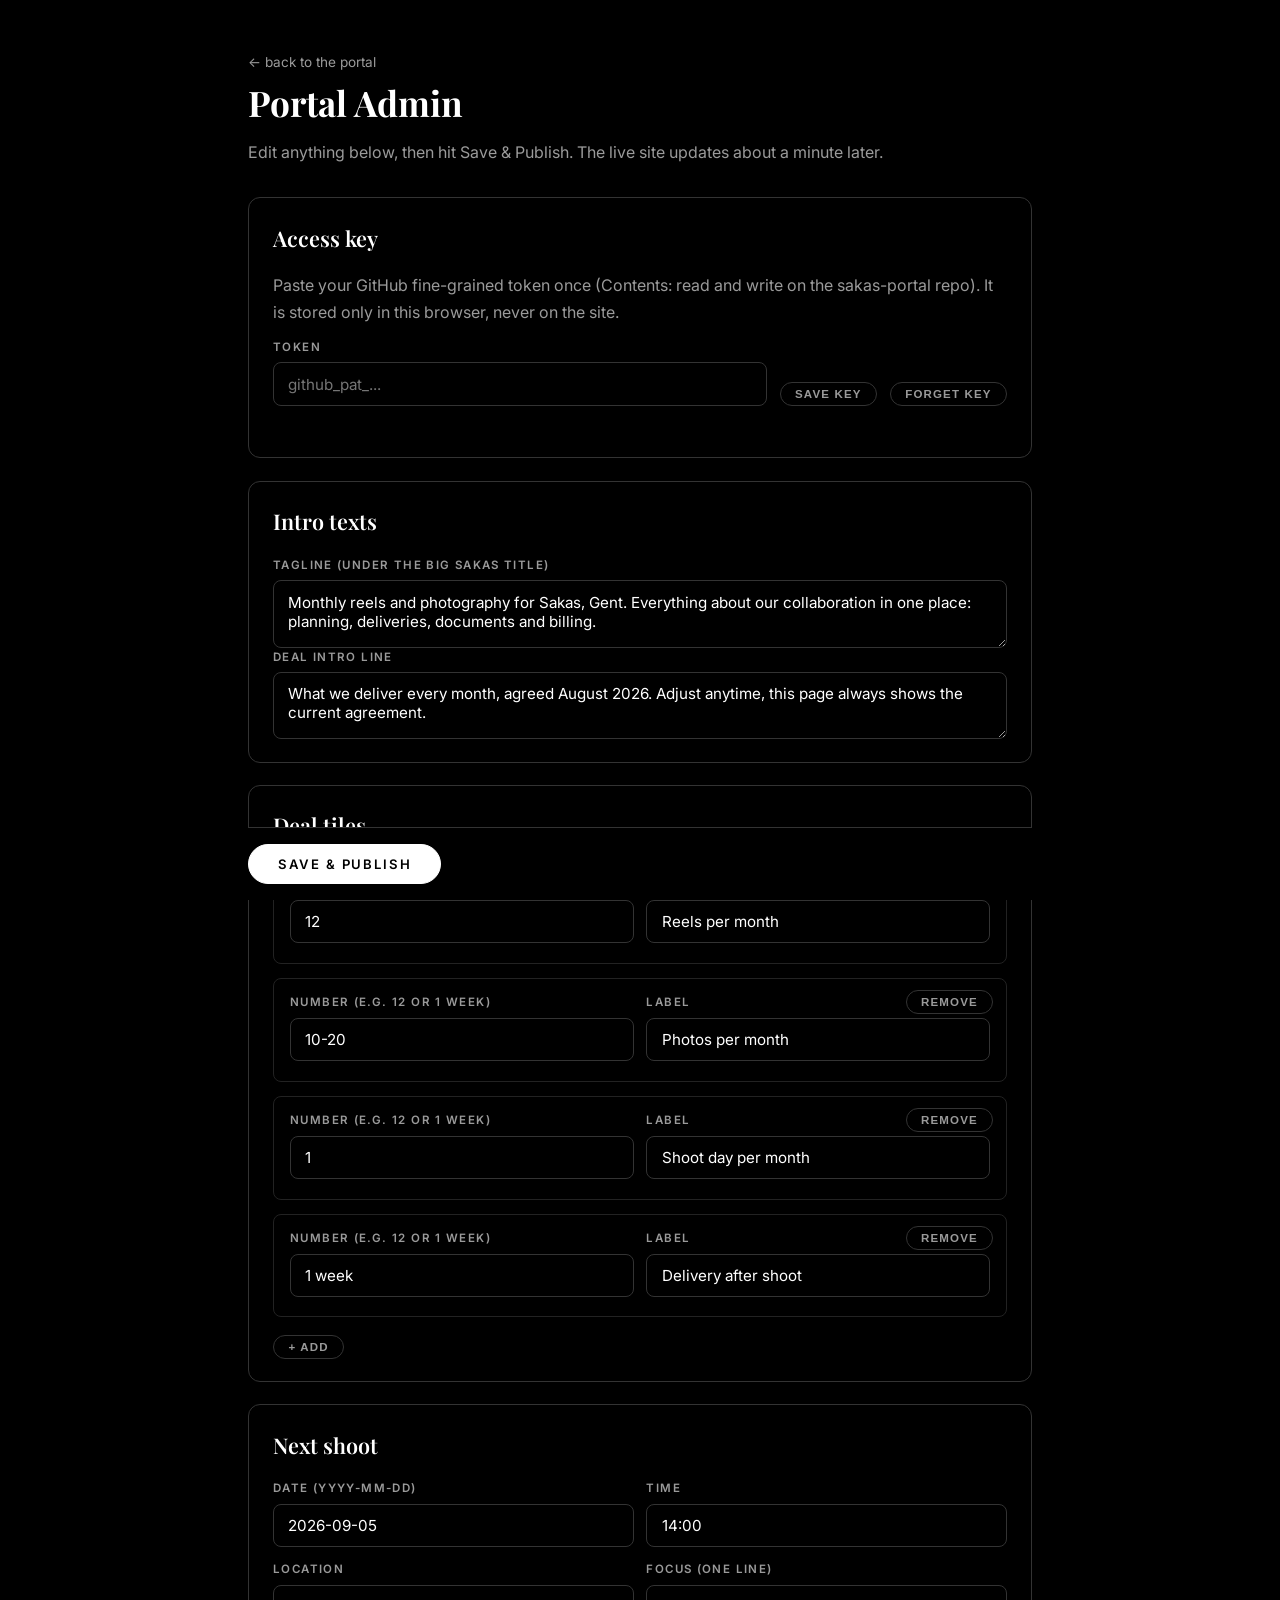
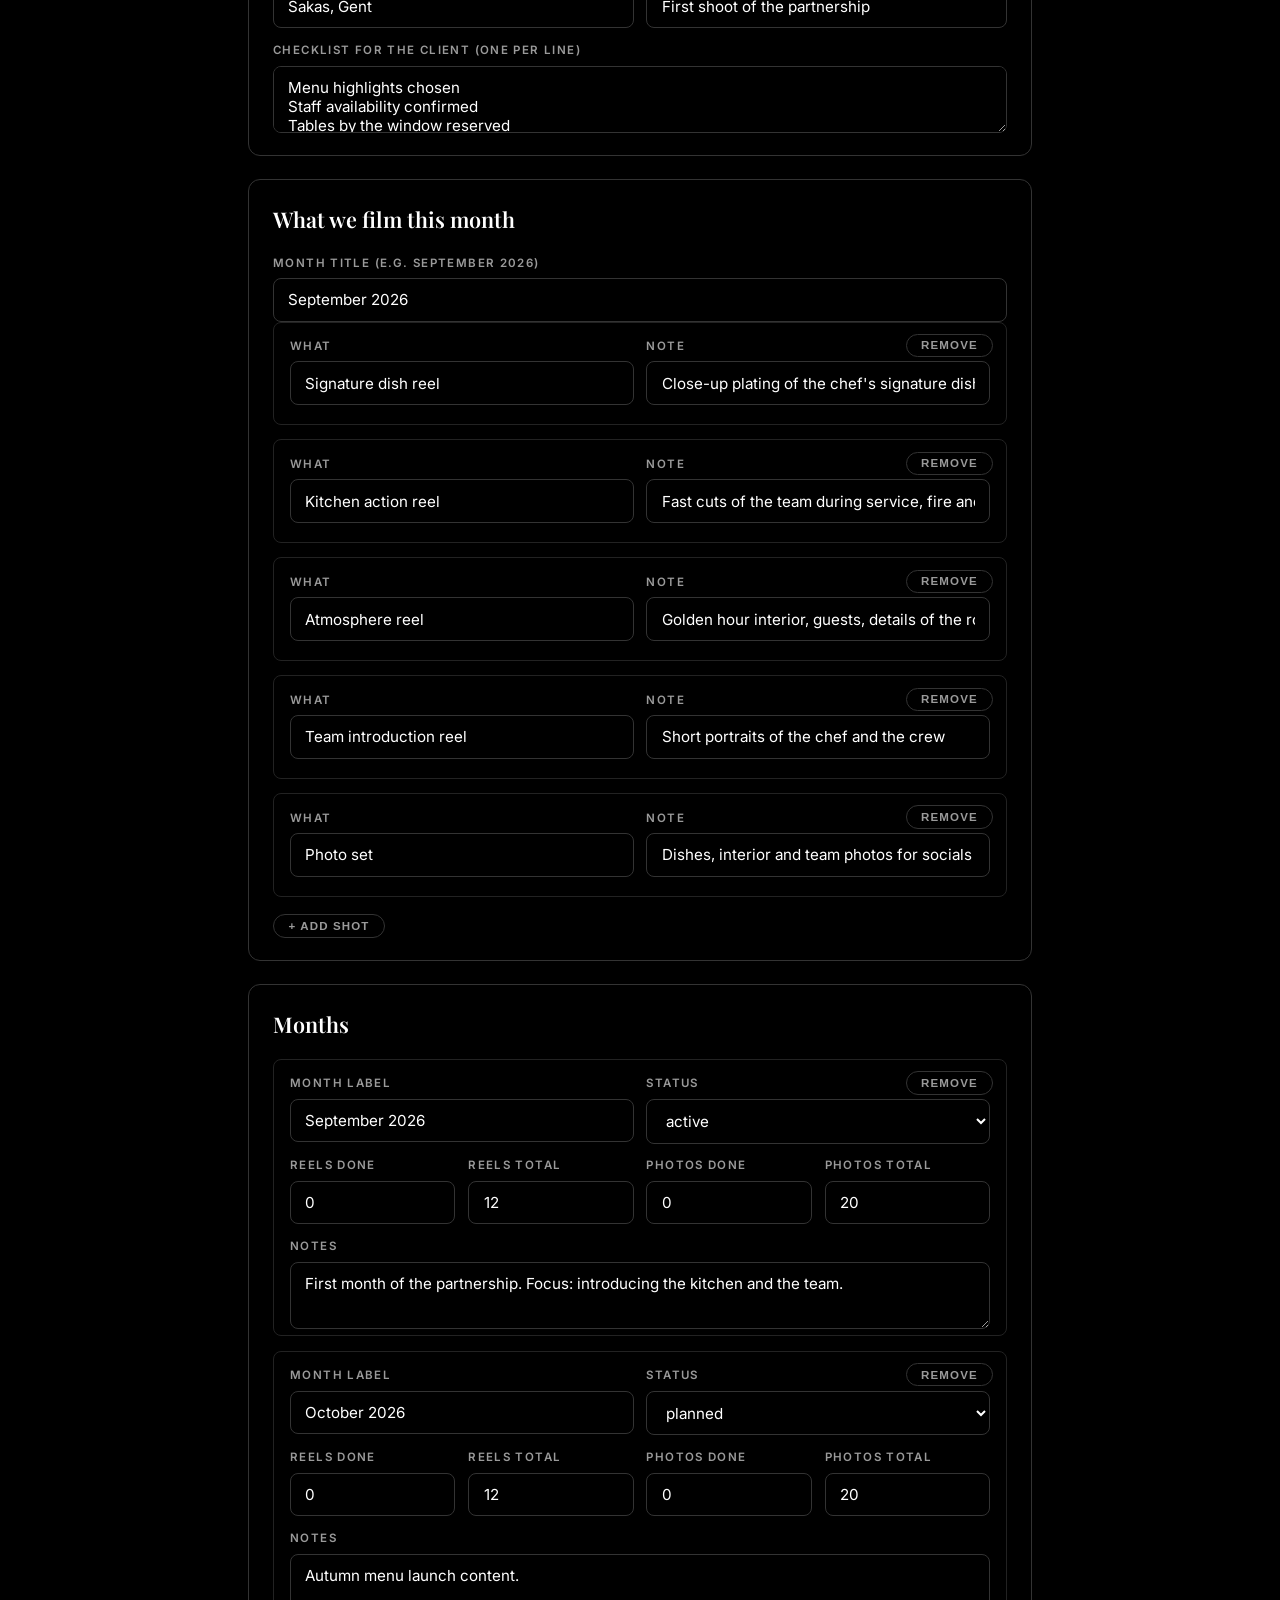
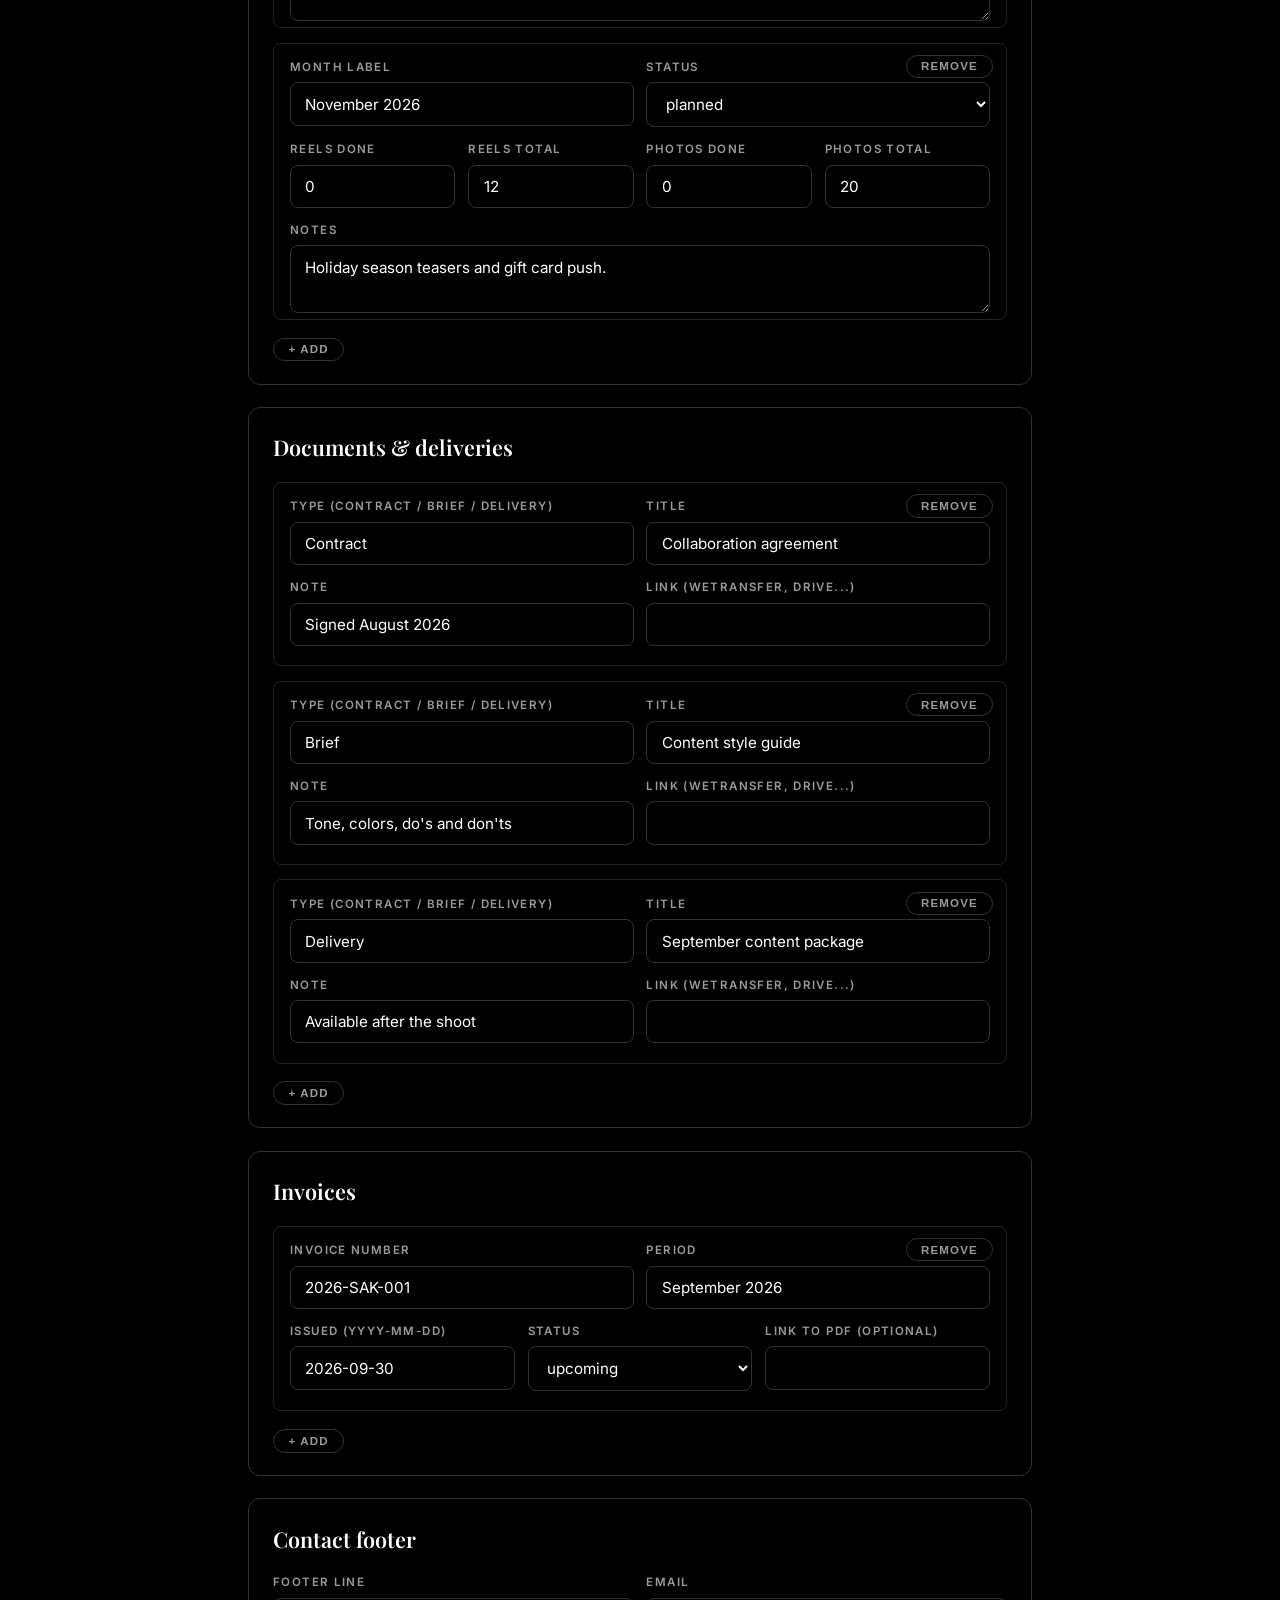
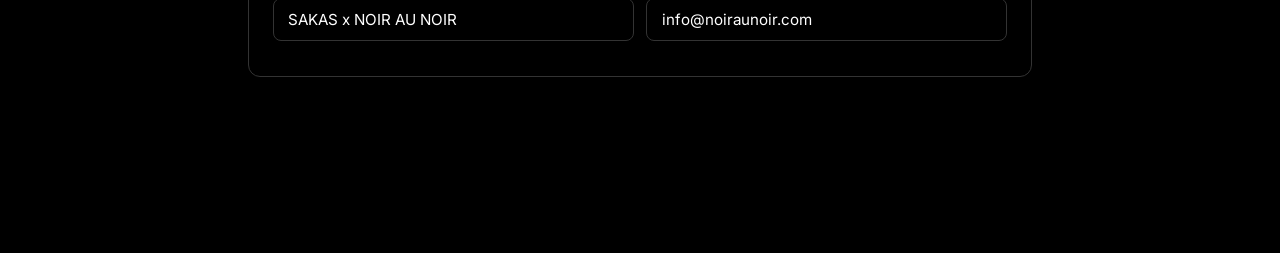
==== admin.html @ c5239503 "Ideas and requests box plus admin interface Requests section: client drops ideas on the page, relaye" ====
<!DOCTYPE html>
<html lang="en">
<head>
  <meta charset="UTF-8">
  <meta name="viewport" content="width=device-width, initial-scale=1.0">
  <title>SAKAS Portal | Admin</title>
  <meta name="robots" content="noindex">
  <link rel="preconnect" href="https://fonts.googleapis.com">
  <link rel="preconnect" href="https://fonts.gstatic.com" crossorigin>
  <link href="https://fonts.googleapis.com/css2?family=Playfair+Display:wght@500;600;700&family=Inter:wght@400;500;600&display=swap" rel="stylesheet">
  <link rel="stylesheet" href="styles.css">
  <link rel="icon" href="data:image/svg+xml,<svg xmlns='http://www.w3.org/2000/svg' viewBox='0 0 100 100'><text y='.9em' font-size='90'>🎛️</text></svg>">
  <style>
    .admin-wrap { max-width: 52rem; margin: 0 auto; padding: 3rem 1.5rem 5rem; }
    .admin-title { font-family: var(--font-display); font-size: 2.2rem; font-weight: 700; }
    .admin-sub { color: var(--dim); margin: 0.4rem 0 2rem; }
    .panel {
      border: 1px solid var(--line); border-radius: var(--radius);
      padding: 1.4rem 1.5rem; margin-bottom: 1.4rem;
    }
    .panel h2 {
      font-family: var(--font-display); font-size: 1.35rem; font-weight: 600;
      margin-bottom: 1rem;
    }
    .row { display: flex; gap: 0.8rem; flex-wrap: wrap; margin-bottom: 0.8rem; }
    .row .field { min-width: 10rem; }
    .field textarea { min-height: 4.2rem; }
    .item {
      border: 1px solid var(--line-soft); border-radius: 8px;
      padding: 0.9rem 1rem 0.4rem; margin-bottom: 0.9rem; position: relative;
    }
    .btn-mini {
      font-size: 0.72rem; font-weight: 600; letter-spacing: 0.1em; text-transform: uppercase;
      background: none; border: 1px solid var(--line); color: var(--dim);
      border-radius: 999px; padding: 0.3rem 0.9rem; cursor: pointer;
      transition: color 0.15s, border-color 0.15s;
    }
    .btn-mini:hover { color: var(--text); border-color: var(--text); }
    .btn-mini.danger:hover { color: #fff; border-color: #fff; }
    .item .remove { position: absolute; top: 0.7rem; right: 0.8rem; }
    .savebar {
      position: sticky; bottom: 0; background: var(--bg);
      border-top: 1px solid var(--line); padding: 1rem 0;
      display: flex; gap: 1rem; align-items: center; flex-wrap: wrap;
    }
    .savebar .form-msg { flex: 1; }
    select {
      background: var(--bg); border: 1px solid var(--line); border-radius: 8px;
      color: var(--text); font-family: var(--font-body); font-size: 0.95rem;
      padding: 0.68rem 0.9rem;
    }
    a.back { color: var(--dim); font-size: 0.85rem; text-decoration: none; }
    a.back:hover { color: var(--text); }
  </style>
</head>
<body>
  <div class="admin-wrap">
    <a class="back" href="index.html">&larr; back to the portal</a>
    <h1 class="admin-title">Portal Admin</h1>
    <p class="admin-sub">Edit anything below, then hit Save &amp; Publish. The live site updates about a minute later.</p>

    <div class="panel" id="token-panel">
      <h2>Access key</h2>
      <p class="muted" style="margin-bottom:0.8rem">
        Paste your GitHub fine-grained token once (Contents: read and write on the
        sakas-portal repo). It is stored only in this browser, never on the site.
      </p>
      <div class="row">
        <label class="field"><span>Token</span>
          <input id="token-input" type="password" placeholder="github_pat_...">
        </label>
        <button class="btn-mini" id="token-save" style="align-self:flex-end">Save key</button>
        <button class="btn-mini danger" id="token-clear" style="align-self:flex-end">Forget key</button>
      </div>
      <p class="form-msg" id="token-msg"></p>
    </div>

    <div id="app"><p class="muted">Loading plan...</p></div>

    <div class="savebar">
      <button class="btn-send" id="save-btn">Save &amp; Publish</button>
      <p class="form-msg" id="save-msg"></p>
    </div>
  </div>
  <script src="admin.js"></script>
</body>
</html>
---- styles.css ----
/* SAKAS Content Portal - pitch black, plain white, monochrome */

:root {
  --bg: #000000;
  --line: #333333;
  --line-soft: #222222;
  --text: #ffffff;
  --dim: #9a9a9a;
  --radius: 12px;
  --font-display: "Playfair Display", Georgia, serif;
  --font-body: "Inter", system-ui, sans-serif;
}

* { box-sizing: border-box; margin: 0; padding: 0; }

html { scroll-behavior: smooth; }

body {
  background: var(--bg);
  color: var(--text);
  font-family: var(--font-body);
  line-height: 1.65;
}

/* ============ HERO ============ */
.hero {
  min-height: 68vh;
  display: flex;
  flex-direction: column;
  justify-content: center;
  align-items: center;
  text-align: center;
  padding: 4.5rem 1.5rem 3.5rem;
  border-bottom: 1px solid var(--line);
}

.hero-kicker {
  letter-spacing: 0.5em;
  font-size: 0.75rem;
  font-weight: 600;
  color: var(--dim);
  margin-bottom: 1.2rem;
}

.hero-title {
  font-family: var(--font-display);
  font-weight: 700;
  font-size: clamp(3.5rem, 12vw, 8rem);
  line-height: 1;
  letter-spacing: 0.02em;
  color: var(--text);
}

.hero-sub {
  margin-top: 1.2rem;
  max-width: 36rem;
  color: var(--dim);
  font-size: 1.05rem;
}

.hero-nav {
  margin-top: 2.6rem;
  display: flex;
  gap: 2rem;
  flex-wrap: wrap;
  justify-content: center;
}

.hero-nav a {
  font-size: 0.82rem;
  font-weight: 600;
  letter-spacing: 0.18em;
  text-transform: uppercase;
  color: var(--text);
  text-decoration: none;
  padding-bottom: 0.25rem;
  border-bottom: 2px solid transparent;
  transition: border-color 0.2s;
}

.hero-nav a:hover { border-color: var(--text); }

/* ============ SECTIONS ============ */
.section {
  max-width: 62rem;
  margin: 0 auto;
  padding: 4rem 1.5rem 1rem;
}

.section-head {
  display: flex;
  align-items: baseline;
  justify-content: space-between;
  gap: 1rem;
  flex-wrap: wrap;
}

.section-head h2 {
  font-family: var(--font-display);
  font-weight: 600;
  font-size: clamp(1.9rem, 5vw, 2.7rem);
  color: var(--text);
}

.section-lede {
  color: var(--dim);
  margin: 0.5rem 0 2rem;
  max-width: 42rem;
}

.edit-link {
  color: var(--dim);
  font-size: 0.82rem;
  text-decoration: none;
  border: 1px solid var(--line);
  padding: 0.35rem 0.85rem;
  border-radius: 999px;
  transition: color 0.2s, border-color 0.2s;
}

.edit-link:hover { color: var(--text); border-color: var(--text); }

.muted { color: var(--dim); }

/* ============ DEAL TILES ============ */
.tiles {
  display: grid;
  grid-template-columns: repeat(auto-fit, minmax(200px, 1fr));
  gap: 1.1rem;
}

.tile {
  border: 1px solid var(--line);
  border-radius: var(--radius);
  padding: 1.4rem 1.5rem;
}

.tile .num {
  font-family: var(--font-display);
  font-size: 2.6rem;
  font-weight: 700;
  line-height: 1.1;
  color: var(--text);
}

.tile .lbl {
  font-size: 0.78rem;
  font-weight: 600;
  letter-spacing: 0.12em;
  text-transform: uppercase;
  color: var(--dim);
  margin-top: 0.3rem;
}

/* ============ NEXT SHOOT ============ */
.shoot-card {
  border: 1px solid var(--text);
  border-radius: var(--radius);
  padding: 2rem 2.2rem;
  display: flex;
  flex-wrap: wrap;
  gap: 2rem;
  align-items: center;
  justify-content: space-between;
}

.shoot-date {
  font-family: var(--font-display);
  font-size: clamp(1.7rem, 4.5vw, 2.5rem);
  font-weight: 600;
  line-height: 1.15;
}

.shoot-meta { color: var(--dim); margin-top: 0.45rem; font-size: 0.95rem; }

.shoot-count {
  text-align: center;
  border: 1px solid var(--line);
  border-radius: var(--radius);
  padding: 1rem 1.6rem;
  min-width: 8.5rem;
}

.shoot-count .num {
  font-family: var(--font-display);
  font-size: 2.4rem;
  font-weight: 700;
}

.shoot-count .lbl {
  font-size: 0.72rem;
  letter-spacing: 0.16em;
  text-transform: uppercase;
  color: var(--dim);
}

.shoot-checklist {
  flex-basis: 100%;
  display: flex;
  flex-wrap: wrap;
  gap: 0.5rem;
  margin-top: 0.2rem;
}

.shoot-checklist span {
  font-size: 0.82rem;
  border: 1px solid var(--line);
  border-radius: 999px;
  padding: 0.28rem 0.9rem;
}

/* ============ FILM PLAN ============ */
.plan-list {
  list-style: none;
  display: flex;
  flex-direction: column;
  gap: 0;
  border-top: 1px solid var(--line-soft);
}

.plan-list li {
  display: flex;
  gap: 1.2rem;
  align-items: baseline;
  padding: 1.1rem 0.2rem;
  border-bottom: 1px solid var(--line-soft);
}

.plan-num {
  font-family: var(--font-display);
  font-size: 1.3rem;
  font-weight: 600;
  color: var(--dim);
  min-width: 2rem;
  text-align: right;
}

.plan-what { font-weight: 600; }
.plan-note { color: var(--dim); font-size: 0.9rem; margin-top: 0.15rem; }

/* ============ MONTHS ============ */
.month-list { display: flex; flex-direction: column; gap: 1.1rem; }

.month-card {
  border: 1px solid var(--line);
  border-radius: var(--radius);
  padding: 1.5rem 1.7rem;
}

.month-top {
  display: flex;
  align-items: center;
  gap: 0.9rem;
  flex-wrap: wrap;
  margin-bottom: 0.9rem;
}

.month-title {
  font-family: var(--font-display);
  font-size: 1.35rem;
  font-weight: 600;
  color: var(--text);
}

.badge {
  font-size: 0.68rem;
  font-weight: 600;
  letter-spacing: 0.12em;
  text-transform: uppercase;
  padding: 0.2rem 0.7rem;
  border-radius: 999px;
  border: 1px solid var(--line);
  color: var(--dim);
}

.badge.done { color: var(--text); border-color: var(--text); }
.badge.active { color: var(--bg); background: var(--text); border-color: var(--text); }

.progress-row {
  display: grid;
  grid-template-columns: 5.2rem 1fr 4.6rem;
  align-items: center;
  gap: 0.9rem;
  margin: 0.45rem 0;
  font-size: 0.85rem;
}

.progress-row .plabel { color: var(--dim); font-weight: 500; }
.progress-row .pcount { text-align: right; color: var(--text); font-weight: 600; }

.bar {
  height: 8px;
  background: var(--line-soft);
  border-radius: 999px;
  overflow: hidden;
}

.bar > i {
  display: block;
  height: 100%;
  background: var(--text);
  border-radius: 999px;
}

.month-notes { color: var(--dim); font-size: 0.9rem; margin-top: 0.7rem; }

/* ============ DOCUMENTS ============ */
.doc-grid {
  display: grid;
  grid-template-columns: repeat(auto-fill, minmax(240px, 1fr));
  gap: 1.1rem;
}

.doc-card {
  display: block;
  border: 1px solid var(--line);
  border-radius: var(--radius);
  padding: 1.2rem 1.4rem;
  text-decoration: none;
  color: var(--text);
  transition: border-color 0.2s;
}

.doc-card:hover { border-color: var(--text); }

.doc-type {
  font-size: 0.68rem;
  font-weight: 600;
  letter-spacing: 0.14em;
  text-transform: uppercase;
  color: var(--dim);
}

.doc-title { font-weight: 600; margin-top: 0.25rem; }
.doc-note { font-size: 0.85rem; color: var(--dim); margin-top: 0.3rem; }
.doc-card.pending { opacity: 0.55; pointer-events: none; }

/* ============ BILLING ============ */
.table-wrap { overflow-x: auto; margin-bottom: 2rem; }

.invoice-table {
  width: 100%;
  border-collapse: collapse;
  font-size: 0.92rem;
  min-width: 34rem;
}

.invoice-table th {
  text-align: left;
  font-size: 0.72rem;
  font-weight: 600;
  letter-spacing: 0.12em;
  text-transform: uppercase;
  color: var(--dim);
  padding: 0.6rem 0.9rem;
  border-bottom: 2px solid var(--line);
}

.invoice-table td {
  padding: 0.85rem 0.9rem;
  border-bottom: 1px solid var(--line-soft);
}

.pill {
  font-size: 0.72rem;
  font-weight: 600;
  letter-spacing: 0.08em;
  text-transform: uppercase;
  padding: 0.22rem 0.75rem;
  border-radius: 999px;
  border: 1px solid var(--line);
  color: var(--dim);
}

.pill.paid { color: var(--bg); background: var(--text); border-color: var(--text); }
.pill.open { color: var(--text); border-color: var(--text); }

.invoice-table a { color: var(--text); font-weight: 500; }

/* ============ REQUESTS ============ */
.request-form {
  border: 1px solid var(--line);
  border-radius: var(--radius);
  padding: 1.4rem;
  margin-bottom: 2rem;
  display: flex;
  flex-direction: column;
  gap: 1rem;
}

.field { display: flex; flex-direction: column; gap: 0.35rem; flex: 1; }

.field span {
  font-size: 0.72rem;
  font-weight: 600;
  letter-spacing: 0.12em;
  text-transform: uppercase;
  color: var(--dim);
}

.field textarea,
.field input {
  background: var(--bg);
  border: 1px solid var(--line);
  border-radius: 8px;
  color: var(--text);
  font-family: var(--font-body);
  font-size: 0.95rem;
  padding: 0.7rem 0.9rem;
  resize: vertical;
  transition: border-color 0.2s;
}

.field textarea:focus,
.field input:focus { outline: none; border-color: var(--text); }

.request-form-row {
  display: flex;
  gap: 1rem;
  align-items: flex-end;
  flex-wrap: wrap;
}

.btn-send {
  font-family: var(--font-body);
  font-size: 0.82rem;
  font-weight: 600;
  letter-spacing: 0.14em;
  text-transform: uppercase;
  color: var(--bg);
  background: var(--text);
  border: 1px solid var(--text);
  border-radius: 999px;
  padding: 0.7rem 1.8rem;
  cursor: pointer;
  transition: opacity 0.15s;
}

.btn-send:hover { opacity: 0.85; }
.btn-send:disabled { opacity: 0.5; cursor: wait; }

.hp-field {
  position: absolute;
  left: -9999px;
  width: 1px;
  height: 1px;
  opacity: 0;
}

.form-msg { font-size: 0.85rem; color: var(--dim); min-height: 1.2em; margin: 0; }

.request-grid {
  display: grid;
  grid-template-columns: repeat(auto-fill, minmax(260px, 1fr));
  gap: 1.1rem;
  margin-bottom: 2rem;
}

.request-card {
  border: 1px solid var(--line);
  border-radius: var(--radius);
  padding: 1.1rem 1.3rem;
  display: flex;
  flex-direction: column;
  gap: 0.5rem;
}

.request-body { font-size: 0.92rem; }
.request-meta { margin-top: auto; font-size: 0.78rem; color: var(--dim); }

/* ============ FOOTER ============ */
.footer {
  margin-top: 4rem;
  border-top: 1px solid var(--line);
  padding: 2.2rem 1.5rem 2.6rem;
  text-align: center;
  font-size: 0.88rem;
}

.footer p:first-child {
  font-family: var(--font-display);
  font-weight: 600;
  letter-spacing: 0.1em;
  font-size: 1.05rem;
  color: var(--text);
  margin-bottom: 0.3rem;
}

.footer a { color: var(--text); }

@media (max-width: 600px) {
  .hero { min-height: 55vh; }
  .shoot-card { padding: 1.5rem 1.4rem; }
}
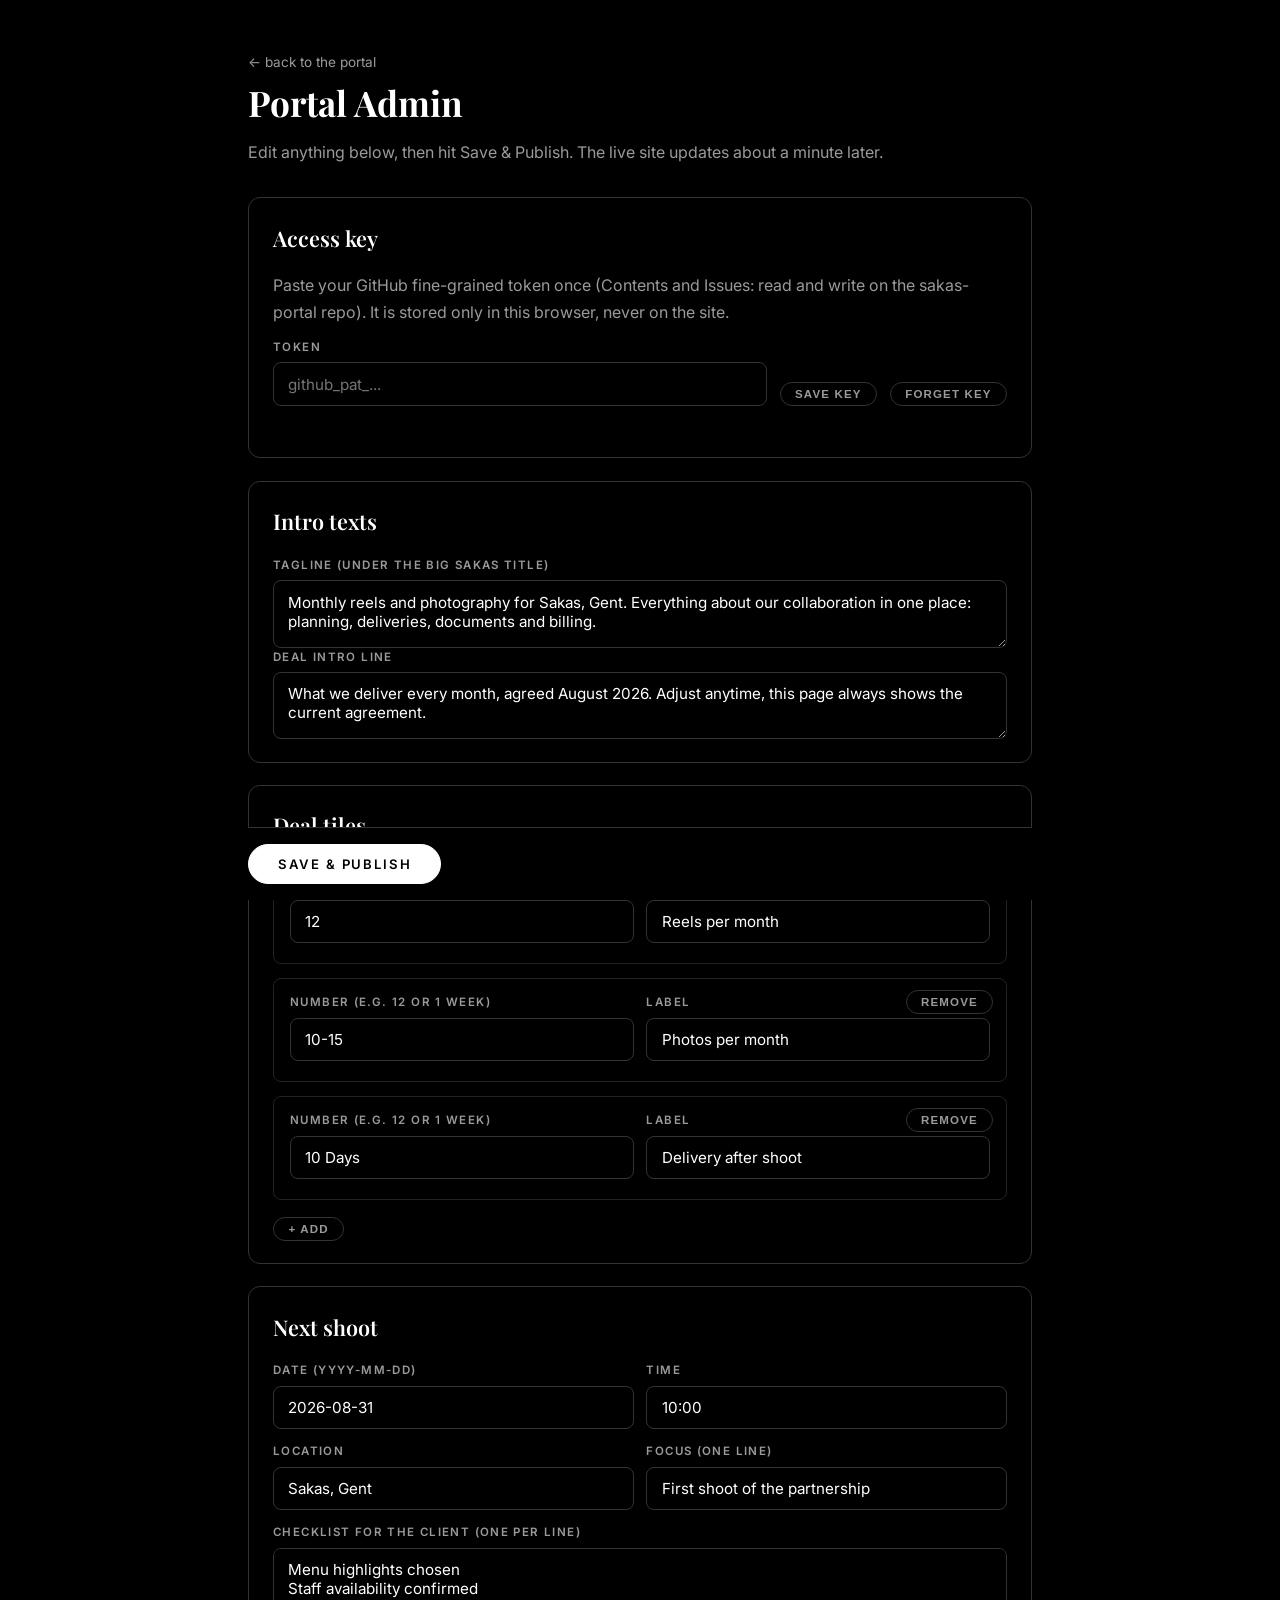
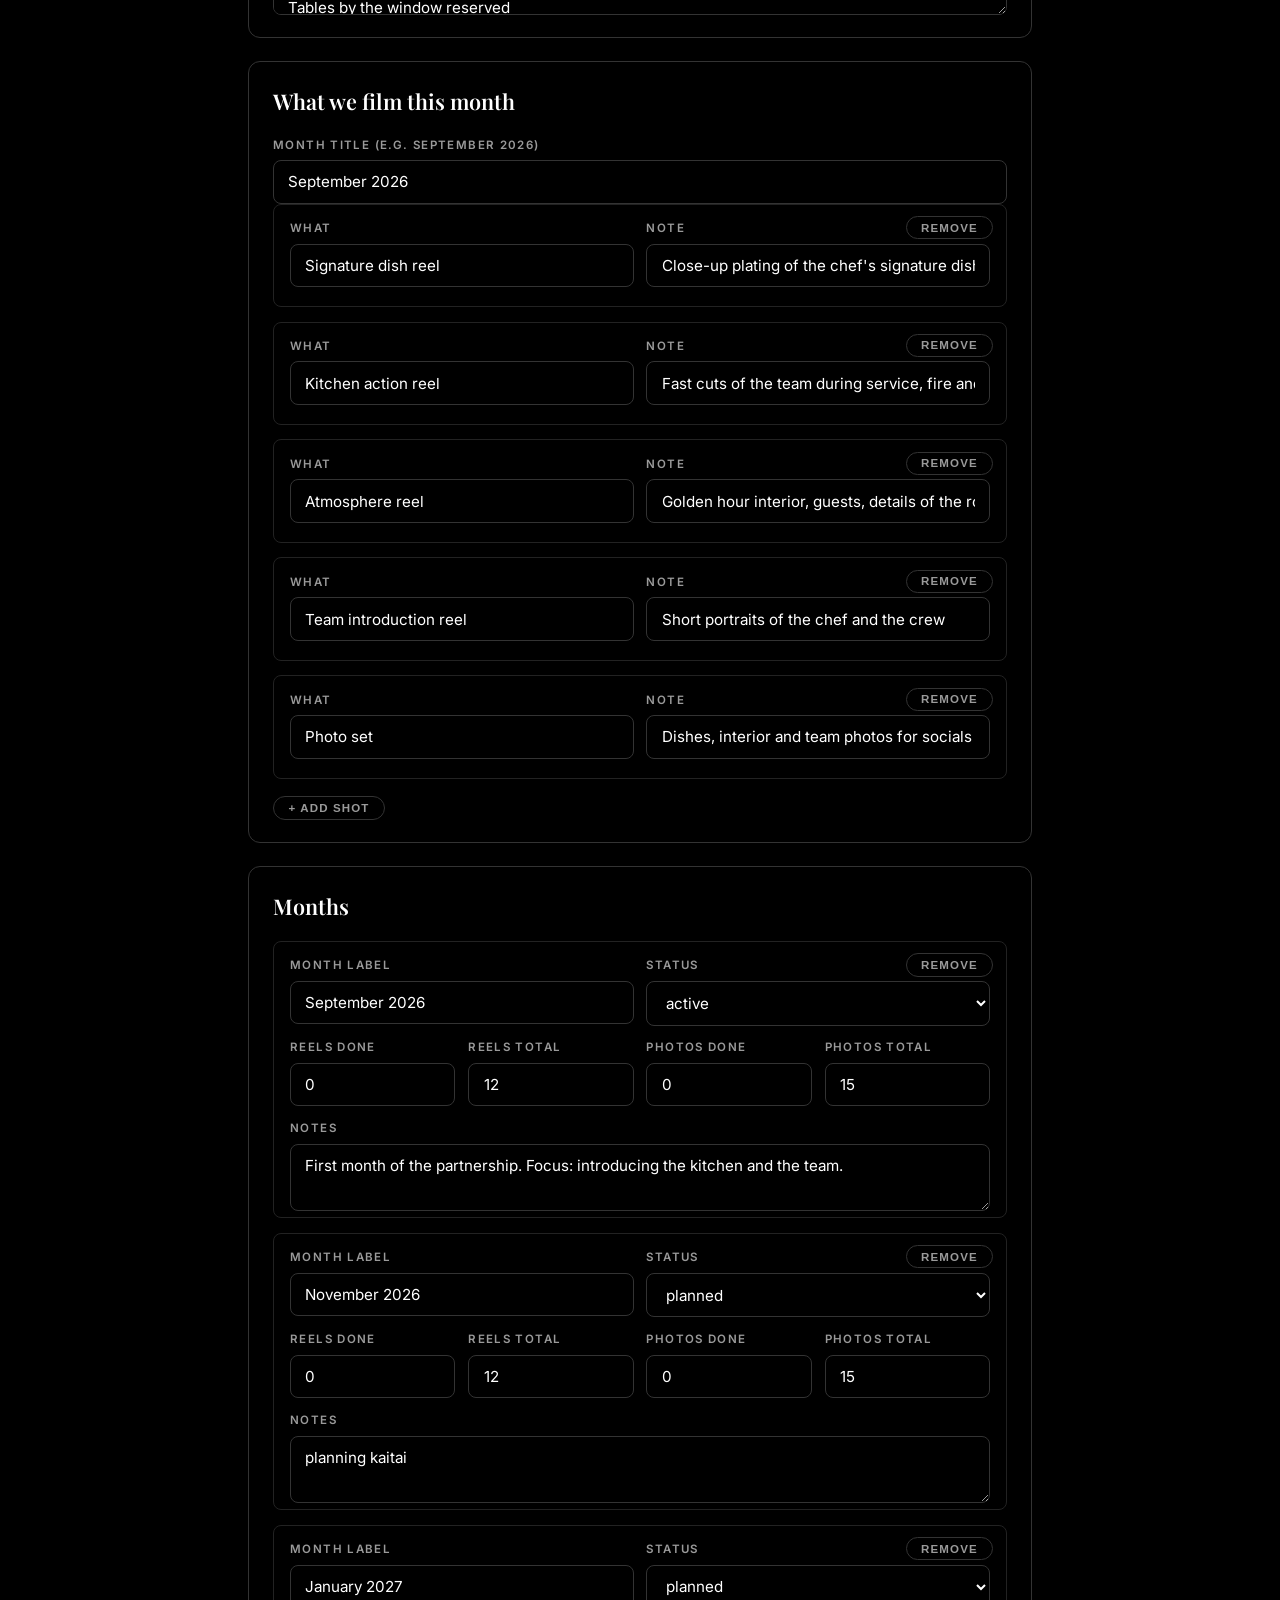
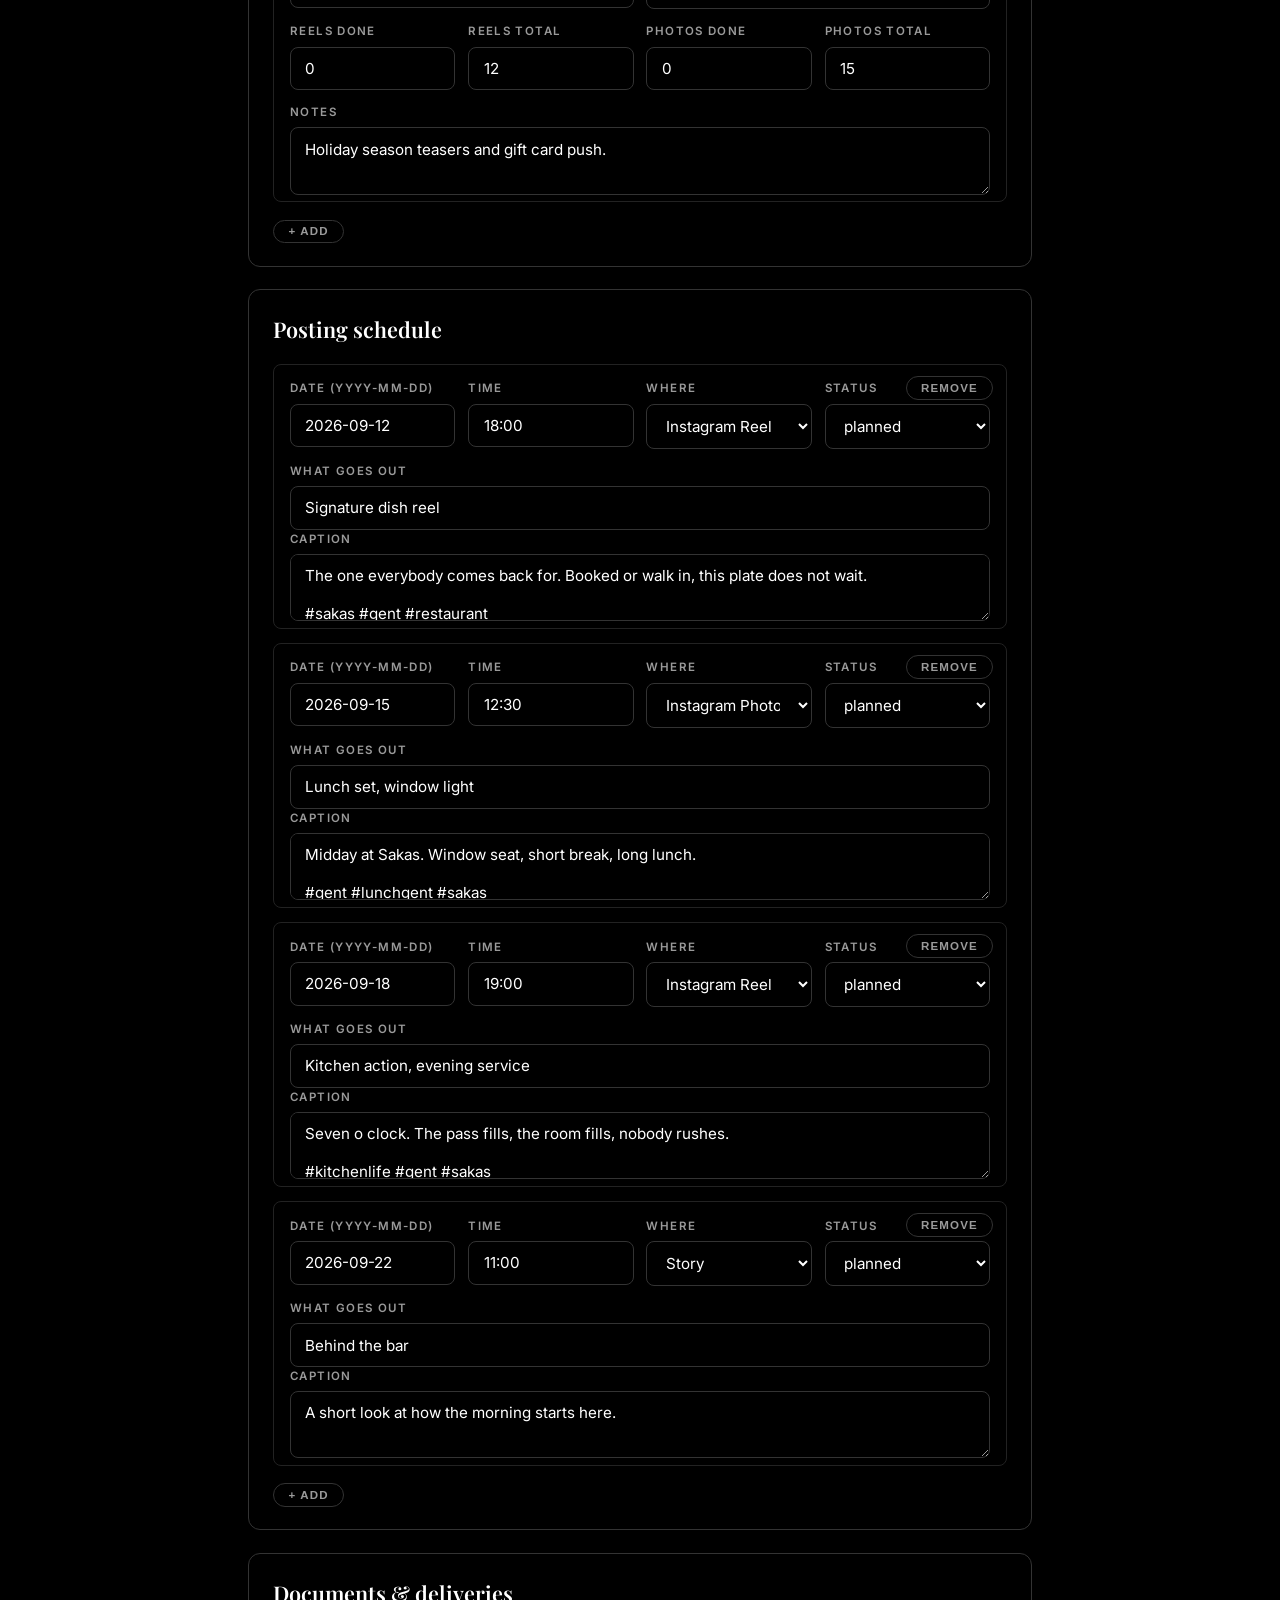
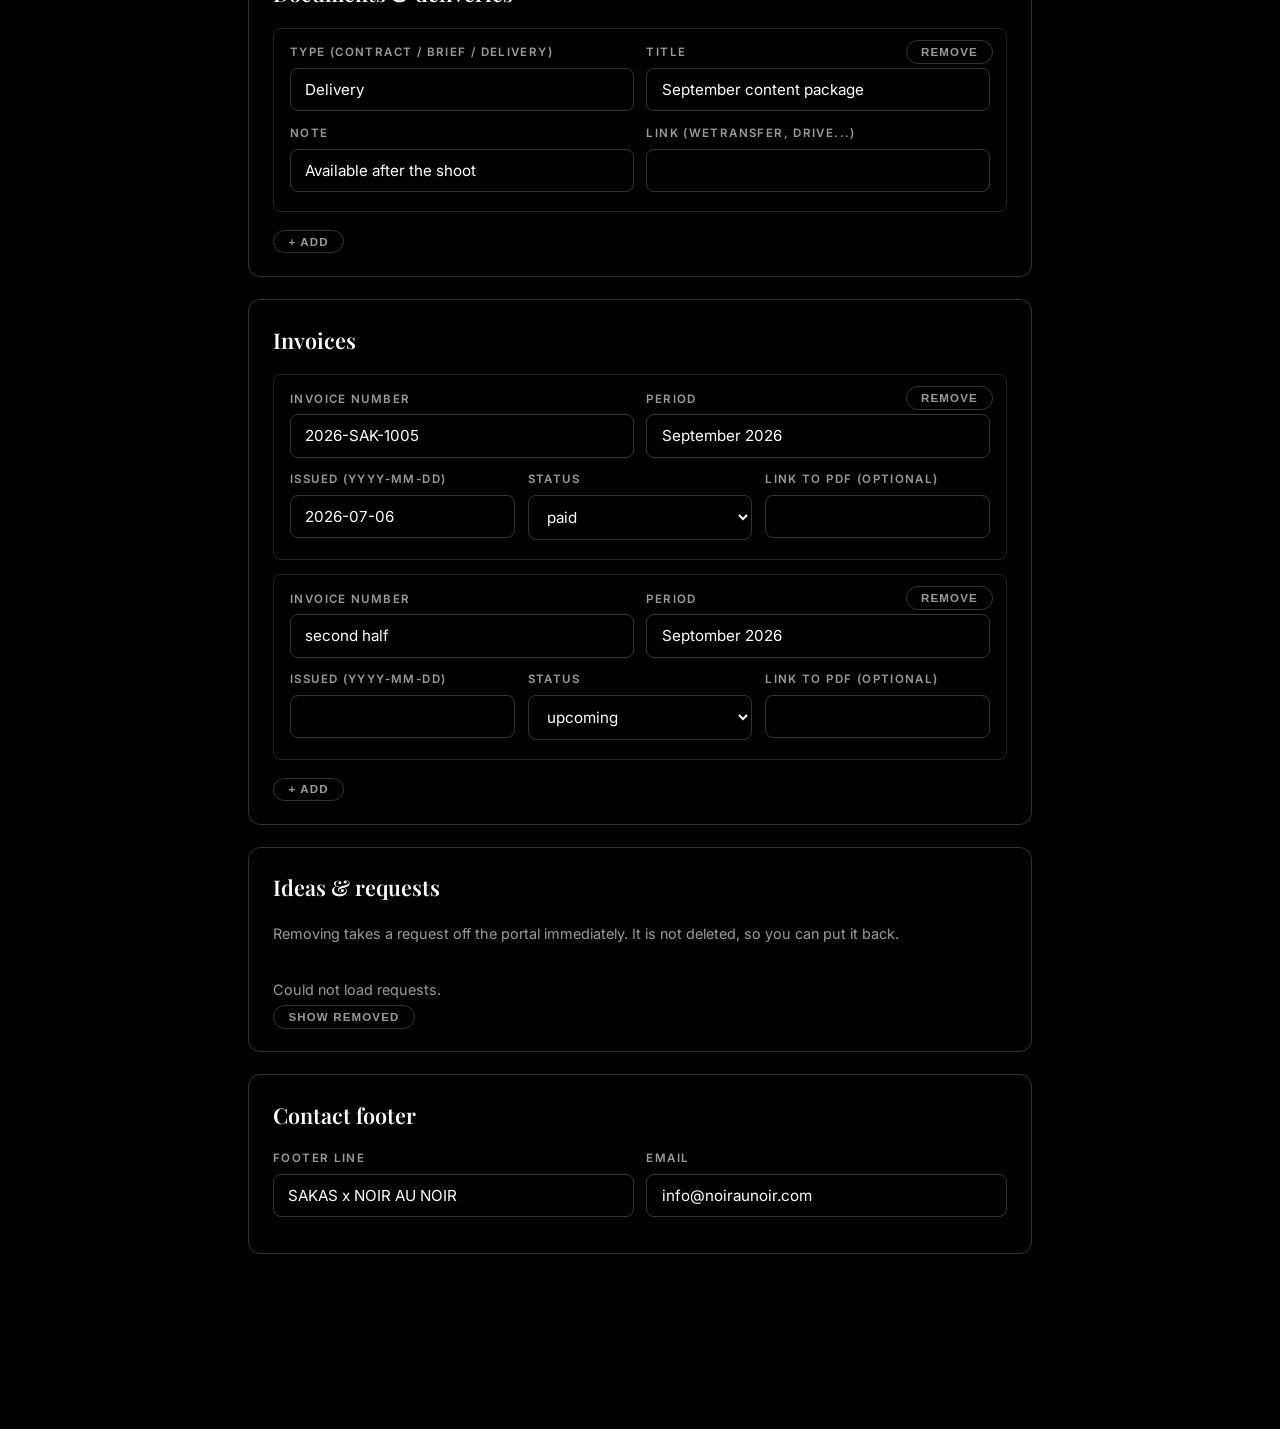
==== commit 2fd8a12a: "Let the portal admin clear client requests The requests are GitHub issues rather than part of plan.j" ====
--- a/admin.html
+++ b/admin.html
@@ -62,7 +62,7 @@
     <div class="panel" id="token-panel">
       <h2>Access key</h2>
       <p class="muted" style="margin-bottom:0.8rem">
-        Paste your GitHub fine-grained token once (Contents: read and write on the
+        Paste your GitHub fine-grained token once (Contents and Issues: read and write on the
         sakas-portal repo). It is stored only in this browser, never on the site.
       </p>
       <div class="row">
--- a/styles.css
+++ b/styles.css
@@ -13,6 +13,9 @@
 
 * { box-sizing: border-box; margin: 0; padding: 0; }
 
+/* an explicit display rule must never resurrect a hidden element */
+[hidden] { display: none !important; }
+
 html { scroll-behavior: smooth; }
 
 body {
@@ -492,3 +495,162 @@
   .hero { min-height: 55vh; }
   .shoot-card { padding: 1.5rem 1.4rem; }
 }
+
+/* ============ POSTING SCHEDULE ============ */
+.month-nav { display: flex; gap: 0.5rem; align-items: center; }
+
+.btn-month {
+  font-family: var(--font-body);
+  font-size: 0.72rem;
+  font-weight: 600;
+  letter-spacing: 0.12em;
+  text-transform: uppercase;
+  background: none;
+  border: 1px solid var(--line);
+  color: var(--dim);
+  border-radius: 999px;
+  padding: 0.4rem 0.9rem;
+  cursor: pointer;
+  transition: color 0.15s, border-color 0.15s;
+}
+
+.btn-month:hover { color: var(--text); border-color: var(--text); }
+
+.cal {
+  display: grid;
+  grid-template-columns: repeat(7, 1fr);
+  gap: 4px;
+  margin-top: 1.6rem;
+}
+
+.cal-head {
+  font-size: 0.68rem;
+  font-weight: 600;
+  letter-spacing: 0.14em;
+  text-transform: uppercase;
+  color: var(--dim);
+  text-align: center;
+  padding-bottom: 0.4rem;
+}
+
+.cal-cell {
+  aspect-ratio: 1;
+  border: 1px solid var(--line-soft);
+  border-radius: 8px;
+  padding: 0.4rem;
+  display: flex;
+  flex-direction: column;
+  justify-content: space-between;
+  min-height: 3rem;
+}
+
+.cal-cell.empty { border: none; }
+.cal-cell.today { border-color: var(--text); }
+
+.cal-cell.has-posts {
+  border-color: var(--line);
+  cursor: pointer;
+  transition: border-color 0.15s;
+}
+
+.cal-cell.has-posts:hover { border-color: var(--text); }
+
+.cal-num { font-size: 0.78rem; color: var(--dim); }
+.cal-cell.has-posts .cal-num { color: var(--text); font-weight: 600; }
+
+.cal-dots { display: flex; gap: 3px; flex-wrap: wrap; }
+
+.dot {
+  width: 6px;
+  height: 6px;
+  border-radius: 50%;
+  display: inline-block;
+  border: 1px solid var(--text);
+}
+
+.dot.planned { background: transparent; }
+.dot.posted { background: var(--text); }
+
+.cal-legend {
+  display: flex;
+  gap: 1.2rem;
+  margin-top: 1rem;
+  font-size: 0.75rem;
+  color: var(--dim);
+}
+
+.legend-item { display: inline-flex; align-items: center; gap: 0.4rem; }
+
+/* --- the posts --- */
+.post-list { display: flex; flex-direction: column; gap: 1rem; }
+
+.post-card {
+  border: 1px solid var(--line);
+  border-radius: var(--radius);
+  padding: 1.2rem 1.4rem;
+  display: flex;
+  gap: 1.4rem;
+  align-items: flex-start;
+}
+
+.post-card.posted { opacity: 0.6; }
+
+.post-when {
+  display: flex;
+  flex-direction: column;
+  align-items: center;
+  min-width: 3.2rem;
+  border-right: 1px solid var(--line-soft);
+  padding-right: 1rem;
+}
+
+.post-day { font-family: var(--font-display); font-size: 1.8rem; font-weight: 600; line-height: 1; }
+.post-dow { font-size: 0.68rem; letter-spacing: 0.14em; text-transform: uppercase; color: var(--dim); margin-top: 0.2rem; }
+.post-time { font-size: 0.72rem; color: var(--dim); margin-top: 0.35rem; }
+
+.post-body { flex: 1; min-width: 0; }
+
+.post-top { display: flex; gap: 0.7rem; align-items: center; flex-wrap: wrap; margin-bottom: 0.35rem; }
+
+.post-platform {
+  font-size: 0.68rem;
+  font-weight: 600;
+  letter-spacing: 0.14em;
+  text-transform: uppercase;
+  color: var(--dim);
+}
+
+.post-title { font-size: 1rem; font-weight: 600; margin-bottom: 0.6rem; }
+
+.caption {
+  position: relative;
+  border: 1px solid var(--line-soft);
+  border-radius: 8px;
+  padding: 0.8rem 0.9rem 1.7rem;
+  font-size: 0.9rem;
+  color: var(--dim);
+  white-space: pre-wrap;
+  cursor: pointer;
+  transition: border-color 0.15s, color 0.15s;
+}
+
+.caption:hover, .caption:focus { border-color: var(--text); color: var(--text); outline: none; }
+.caption.copied { border-color: var(--text); color: var(--text); }
+
+.copy-hint {
+  position: absolute;
+  right: 0.7rem;
+  bottom: 0.5rem;
+  font-size: 0.62rem;
+  font-weight: 600;
+  letter-spacing: 0.14em;
+  text-transform: uppercase;
+  color: var(--dim);
+}
+
+@media (max-width: 600px) {
+  .cal { gap: 3px; }
+  .cal-cell { padding: 0.25rem; min-height: 2.4rem; }
+  .cal-num { font-size: 0.7rem; }
+  .post-card { gap: 1rem; padding: 1rem; }
+}
